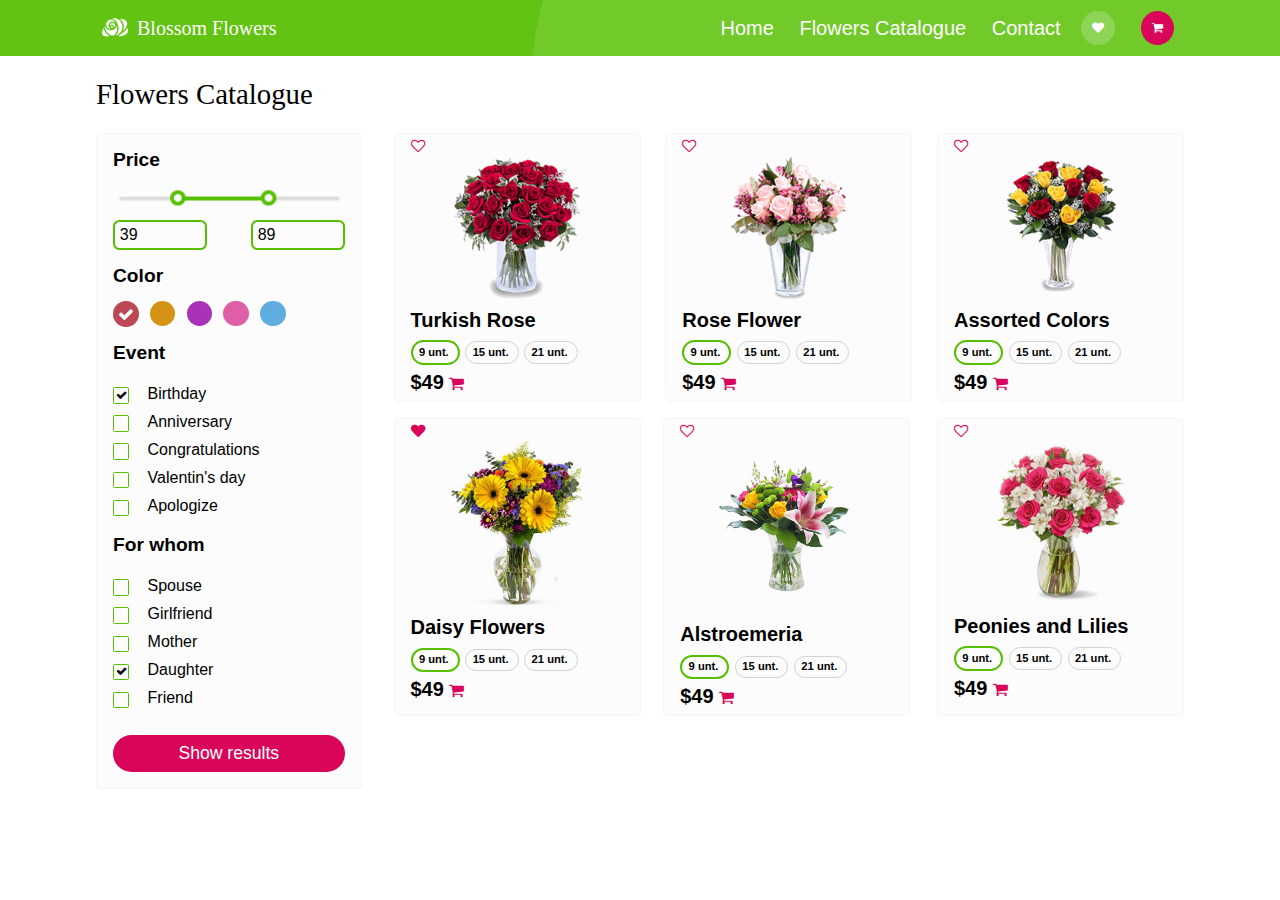
==== catalogue.html @ c5ade5dd "blossom flower ecomerces website" ====
<!DOCTYPE html>
<html lang="en">
<head>
  <meta charset="UTF-8">
  <meta name="viewport" content="width=device-width, initial-scale=1.0">
  <meta http-equiv="X-UA-Compatible" content="ie=edge">
  <title>Flowers shop - catalogue</title>
  <link rel="stylesheet" href="https://maxcdn.bootstrapcdn.com/font-awesome/4.3.0/css/font-awesome.min.css">
  <link rel="stylesheet" href="./styles/reset.css">
  <link rel="stylesheet" href="./styles/catalogue.css">
</head>
<body>
<main class="main-container">
<header>
  <nav class="nav-bar">
    <img class="rose-logo" src="./images/rose-logo.png" alt="logo">
    <h1 class="brand-header">
      <a class="title" href="index.html">Blossom Flowers</a>
    </h1>
    <ul class="menu">
      <li><a href="index.html#Home">Home</a></li>
      <li><a href="catalogue.html">Flowers Catalogue</a></li>
      <li><a href="">Contact</a></li>
    </ul>
    <div class="icons">
      <div class="icon-btn menu-btn">
        <a href="">
          <i class="fa fa-bars" aria-hidden="true"></i>
        </a>
      </div>
      <div class="icon-btn like-btn">
        <a href="">
          <i class="fa fa-heart" aria-hidden="true"></i>
        </a>
      </div>
      <div class="icon-btn cart-btn">
        <a href="">
          <i class="fa fa-shopping-cart" aria-hidden="true"></i>
        </a>
      </div>
    </div>
  </nav>
</header  >
<section class="flowers-catalogue">
  <h1 class="page-header title">Flowers Catalogue</h1>
  <div class="funnel">
    <span><i class="fa fa-filter" aria-hidden="true"></i> Filters</span>
  </div>
  <div class="main-box">
    <div class="filter-box">
      <span>Price</span>
      <div class="price-slider-frame">
        <img src="./images/slider.png" alt="slider">
      </div>
      <div class="price-limits">
        <div class="min-price-limit limit">39</div>
        <div class="max-price-limit limit">89</div>
      </div>
      <div class="spacer"></div>
      <span>Color</span>
      <div class="color-picker">
        <div class="color-container">
          <div class="color1 color"><i class="fa fa-check" aria-hidden="true"></i></div>
        </div>
        <div class="color-container">
          <div class="color2 color">&nbsp;</div>
        </div>
        <div class="color-container">
          <div class="color3 color">&nbsp;</div>
        </div>
        <div class="color-container">
          <div class="color4 color">&nbsp;</div>
        </div>
        <div class="color-container">
          <div class="color5 color">&nbsp;</div>
        </div>
      </div>
      <div class="spacer"></div>
      <span>Event</span>
      <div class="event1 event">
        <div class="checkmark"><i class="fa fa-check" aria-hidden="true"></i></div>
        <span>Birthday</span>
      </div>
      <div class="event">
        <div class="checkmark"><i class="fa fa-check" aria-hidden="true"></i></div>
        <span>Anniversary</span>
      </div>
      <div class="event">
        <div class="checkmark"><i class="fa fa-check" aria-hidden="true"></i></div>
        <span>Congratulations</span>
      </div>
      <div class="event">
        <div class="checkmark"><i class="fa fa-check" aria-hidden="true"></i></div>
        <span>Valentin's day</span>
      </div>
      <div class="event">
        <div class="checkmark"><i class="fa fa-check" aria-hidden="true"></i></div>
        <span>Apologize</span>
      </div>
      <div class="spacer"></div>
      <span>For whom</span>
      <div class="for-whom">
        <div class="checkmark"><i class="fa fa-check" aria-hidden="true"></i></div>
        <span>Spouse</span>
      </div>
      <div class="for-whom">
        <div class="checkmark"><i class="fa fa-check" aria-hidden="true"></i></div>
        <span>Girlfriend</span>
      </div>
      <div class="for-whom">
        <div class="checkmark"><i class="fa fa-check" aria-hidden="true"></i></div>
        <span>Mother</span>
      </div>
      <div class="for-whom for-whom1">
        <div class="checkmark"><i class="fa fa-check" aria-hidden="true"></i></div>
        <span>Daughter</span>
      </div>
      <div class="for-whom">
        <div class="checkmark"><i class="fa fa-check" aria-hidden="true"></i></div>
        <span>Friend</span>
      </div>
      <div class="show-btn">Show results</div>
    </div>
    <div class="results-box">
      <div class="result1 result">
        <a href=""><i class="fa fa-heart-o" aria-hidden="true"></i></a>
        <div class="img-frame">
          <a href="product.html">
            <img src="./images/trjar.png" alt="Turkish Rose">
          </a>
        </div>
        <span>Turkish Rose</span>
        <form class="quantity">
          <input type="radio" id="q1" name="quantity1" checked><label for="q1">9 unt.</label>
          <input type="radio" id="q2" name="quantity1"><label for="q2">15 unt.</label>
          <input type="radio" id="q3" name="quantity1"><label for="q3">21 unt.</label>
        </form>
        <span class="price-span">$49 <a href=""><i class="fa fa-shopping-cart" aria-hidden="true"></i></a></span>
      </div>
      <div class="result2 result">
        <a href=""><i class="fa fa-heart-o" aria-hidden="true"></i></a>
        <div class="img-frame">
          <a href="product.html">
            <img src="./images/rfjar.png" alt="Rose Flower">
          </a>
        </div>
        <span>Rose Flower</span>
        <form class="quantity">
          <input type="radio" id="q4" name="quantity2" checked><label for="q4">9 unt.</label>
          <input type="radio" id="q5" name="quantity2"><label for="q5">15 unt.</label>
          <input type="radio" id="q6" name="quantity2"><label for="q6">21 unt.</label>
        </form>     
        <span class="price-span">$49 <a href=""><i class="fa fa-shopping-cart" aria-hidden="true"></i></a></span>
      </div>
      <div class="result3 result">
        <a href=""><i class="fa fa-heart-o" aria-hidden="true"></i></a>
        <div class="img-frame">
          <a href="product.html">
            <img src="./images/acjar.png" alt="Assorted Colors">
          </a>
        </div>
        <span>Assorted Colors</span>
        <form class="quantity">
          <input type="radio" id="q7" name="quantity" checked><label for="q7">9 unt.</label>
          <input type="radio" id="q8" name="quantity"><label for="q8">15 unt.</label>
          <input type="radio" id="q9" name="quantity"><label for="q9">21 unt.</label>
        </form>
        <span class="price-span">$49 <a href=""><i class="fa fa-shopping-cart" aria-hidden="true"></i></a></span>
      </div>
      <div class="result4 result">
        <a href=""><i class="fa fa-heart" aria-hidden="true"></i></a>
        <div class="img-frame">
          <a href="product.html">
            <img src="./images/04jar.png" alt="Daisy Flowers">
          </a>
        </div>
        <span>Daisy Flowers</span>
        <form class="quantity">
          <input type="radio" id="q10" name="quantity" checked><label for="q10">9 unt.</label>
          <input type="radio" id="q11" name="quantity"><label for="q11">15 unt.</label>
          <input type="radio" id="q12" name="quantity"><label for="q12">21 unt.</label>
        </form>
        <span class="price-span">$49 <a href=""><i class="fa fa-shopping-cart" aria-hidden="true"></i></a></span>
      </div>
      <div class="result5 result">
        <a href=""><i class="fa fa-heart-o" aria-hidden="true"></i></a>
        <div class="img-frame">
          <a href="product.html">
            <img src="./images/05jar.png" alt="Alstroemeria">
          </a>
        </div>
        <span>Alstroemeria</span>
        <form class="quantity">
          <input type="radio" id="q13" name="quantity" checked><label for="q13">9 unt.</label>
          <input type="radio" id="q14" name="quantity"><label for="q14">15 unt.</label>
          <input type="radio" id="q15" name="quantity"><label for="q15">21 unt.</label>
        </form>
        <span class="price-span">$49 <a href=""><i class="fa fa-shopping-cart" aria-hidden="true"></i></a></span>
      </div>
      <div class="result6 result">
        <a href=""><i class="fa fa-heart-o" aria-hidden="true"></i></a>
        <div class="img-frame">
          <a href="product.html">
            <img src="./images/06jar.png" alt="Peonies and Lilies">
          </a>
        </div>
        <span>Peonies and Lilies</span>
        <form class="quantity">
          <input type="radio" id="q16" name="quantity" checked><label for="q16">9 unt.</label>
          <input type="radio" id="q17" name="quantity"><label for="q17">15 unt.</label>
          <input type="radio" id="q18" name="quantity"><label for="q18">21 unt.</label>
        </form>
        <span class="price-span">$49 <a href=""><i class="fa fa-shopping-cart" aria-hidden="true"></i></a></span>
      </div>
    </div>
  </div>
  <div class="pagination">
    <div class="ball ball1"></div>
    <div class="ball"></div>
    <div class="ball"></div>
    <div class="ball"></div>
    <div class="ball"></div>
    <div class="ball"></div>
  </div>
</section>
</main>
</body>
</html>
---- styles/catalogue.css ----
/* rules for the body */

body {
  color: white;
  font-family: Arial, Helvetica, sans-serif;
  font-size: 20px;
}

.title {
  font-family: 'Times New Roman', Times, serif;
}

a {
  color: white;
  text-decoration: none;
  transition: 0.3s;
}

a:hover {
  color: mistyrose;
  text-shadow: 1px 1px magenta;
}

h1,
h2,
h3 {
  font-weight: 100;
}

/* rules for the main container */

.main-container {
  position: relative;
}

/* rules for the catalogue page header */

header {
  height: 3rem;
  width: 100%;
  background-image: url("../images/greenbg.png");
  background-size: auto;
  background-position: -20rem -20rem;
  padding-top: 0.5rem;
}

.nav-bar {
  display: flex;
  width: 85%;
  align-items: center;
  margin: 0 auto;
}

.brand-header {
  margin-right: auto;
}

.menu {
  display: block;
}

.menu li {
  display: inline-block;
  margin: 0 10px;
}

.icon-btn {
  display: inline-block;
  font-size: 12px;
  padding: 0.7rem;
  border-radius: 50%;
  margin: 0 10px;
}

.menu-btn {
  display: none;
  padding: 0.65rem 0.7rem 0.65rem 0.7rem;
}

.like-btn,
.menu-btn {
  background-color: #8ed456;
}

.cart-btn {
  background-color: #d8055a;
}

.flowers-catalogue {
  position: relative;
  color: black;
  background-color: white;
  width: 100%;
}

.page-header {
  display: block;
  position: relative;
  top: 1.5rem;
  width: 85%;
  font-size: 1.8rem;
  margin: 0 auto;
}

.funnel {
  display: none;
  position: relative;
  text-align: center;
  top: 2rem;
  width: 85%;
  font-size: 1.2rem;
  padding: 0.7rem 0;
  margin: 0 auto;
  color: #55bf00;
  border: 1px solid #55bf00;
  border-radius: 0.3rem;
}

.main-box {
  display: flex;
  align-items: start;
  position: relative;
  top: 3rem;
  width: 85%;
  margin: 0 auto;
}

/* rules for the filter box */

.filter-box {
  flex: 1;
  background-color: #fcfcfc;
  border: 1px solid whitesmoke;
  margin-right: 2rem;
  border-radius: 0.3rem;
}

.filter-box span {
  display: block;
  font-size: 1.2rem;
  font-weight: 600;
  margin: 1rem;
}

.spacer {
  visibility: hidden;
  height: 0;
}

.price-slider-frame {
  margin: 0 1rem;
  cursor: pointer;
}

.price-slider-frame img {
  width: 100%;
  height: auto;
}

.price-limits {
  display: flex;
  justify-content: space-between;
  margin: 0.3rem 1rem;
}

.limit {
  width: 5rem;
  font-size: 1rem;
  padding: 0.3rem;
  margin: 0;
  border: 2px solid #55bf00;
  border-radius: 0.4rem;
}

.color-picker {
  display: flex;
  justify-content: start;
  margin: 0.3rem 1rem;
}

.color-container {
  color: white;
  width: 2.3rem;
}

.color {
  display: inline-block;
  width: 1rem;
  font-size: 1rem;
  padding: 0.3rem;
  border-radius: 1rem;
  cursor: pointer;
}

.color1 { background: #bd4855; }
.color2 { background: #d49315; }
.color3 { background: #a833b9; }
.color4 { background: #df5fa7; }
.color5 { background: #5faddf; }

.event,
.for-whom {
  display: inline-block;
  width: 80%;
  margin: 0.2rem 1rem;
}

.event span,
.for-whom span {
  display: inline-block;
  font-size: 1rem;
  font-weight: 100;
  margin: 0 0 0 0.8rem;
}

.checkmark {
  display: inline-block;
  font-size: 0.7rem;
  padding: 0.1rem;
  color: white;
  border: 1px solid #55bf00;
  border-radius: 0.1rem;
  cursor: pointer;
}

.event1 .checkmark,
.for-whom1 .checkmark {
  color: black;
}

.show-btn {
  text-align: center;
  color: white;
  font-size: 1.1rem;
  background-color: #d8055a;
  padding: 0.6rem;
  border: none;
  border-radius: 2rem;
  margin: 1.5rem 1rem 1rem 1rem;
  cursor: pointer;
}

/* rules for the results box */

.results-box {
  display: flex;
  flex-wrap: wrap;
  justify-content: space-between;
  flex: 3;
}

.result {
  background-color: #fcfcfc;
  border: 1px solid whitesmoke;
  width: 31%;
  border-radius: 0.3rem;
}

.result1 { margin: 0 0.25rem 0.5rem 0; }
.result2 { margin: 0 0.25rem 0.5rem 0.25rem; }
.result3 { margin: 0 0 0.5rem 0.25rem; }
.result4 { margin: 0.5rem 0.5rem 0 0; }
.result5 { margin: 0.5rem 0.5rem 0 0.25rem; }
.result6 { margin: 0.5rem 0 0 0.5rem; }

.result i {
  display: inline-block;
  margin: 0 1rem;
  font-size: 0.9rem;
  color: #d8055a;
}

.img-frame {
  position: relative;
  width: 55%;
  margin: 0 auto;
}

.result img {
  position: relative;
  bottom: 0;
  width: 100%;
  height: auto;
}

.quantity {
  margin: 0.3rem 1rem 0.3rem 1rem;
}

.result label {
  display: inline-block;
  font-size: 0.7rem;
  font-weight: 600;
  padding: 0.3rem 0.7vw 0.3rem 0.5vw;
  border: 1px solid lightgray;
  border-radius: 1rem;
  transition: all 0.3s;
}

.result input[type="radio"] {
  display: none;
}

.result input[type="radio"]:checked + label {
  border: 2px solid #55bf00;
}

.result span {
  display: block;
  font-weight: 600;
  margin: 0.4rem 1rem 0.6rem 1rem;
}

.price-span {
  margin: 0 1rem 0.5rem 1rem;
}

.price-span i {
  font-size: 1rem;
  margin: 0;
}

.pagination {
  display: none;
  position: relative;
  top: 6rem;
  width: 85%;
  margin: auto;
}

.ball {
  display: inline-block;
  width: 15px;
  height: 15px;
  background: #dbf2bf;
  margin: 0 0.5rem;
  border-radius: 50%;
}

.ball1 {
  background: #55bf00;
}

/* media query for mobile devices screen */

@media all and (max-width: 1024px) {
  /* rules for the navigation bar */

  .nav-bar {
    width: 95%;
    margin: 0 auto;
  }

  .menu {
    display: none;
  }

  .menu-btn {
    display: inline;
  }

  .icon-btn {
    margin: 0 1vw;
  }

  /* rules for the header  */

  .page-header {
    top: 1.2rem;
  }

  .pagination {
    display: block;
  }

  .flowers-catalogue {
    top: 2.3;
    height: 50rem;
  }

  .funnel {
    display: block;
  }

  /* rules for filter box */

  .filter-box {
    display: none;
  }

  /* rules for results box */

  .result {
    display: block;
    width: 100%;
    margin-bottom: 2rem;
  }

  .img-frame {
    position: relative;
    width: 50%;
    height: 45vw;
    margin: 0 auto;
  }
}

/* media query for small screen devices    */

@media all and (max-width: 450px) {
  .brand-header {
    font-size: 15px;
  }

  .icon-btn {
    font-size: 10px;
    padding: 8px;
  }

  .header {
    top: 1vh;
  }

  .flowers-catalogue {
    top: 2.5;
  }

  .page-header {
    top: 1.5rem;
    font-size: 1.4rem;
  }

  .main-box {
    top: 2.5rem;
  }
}
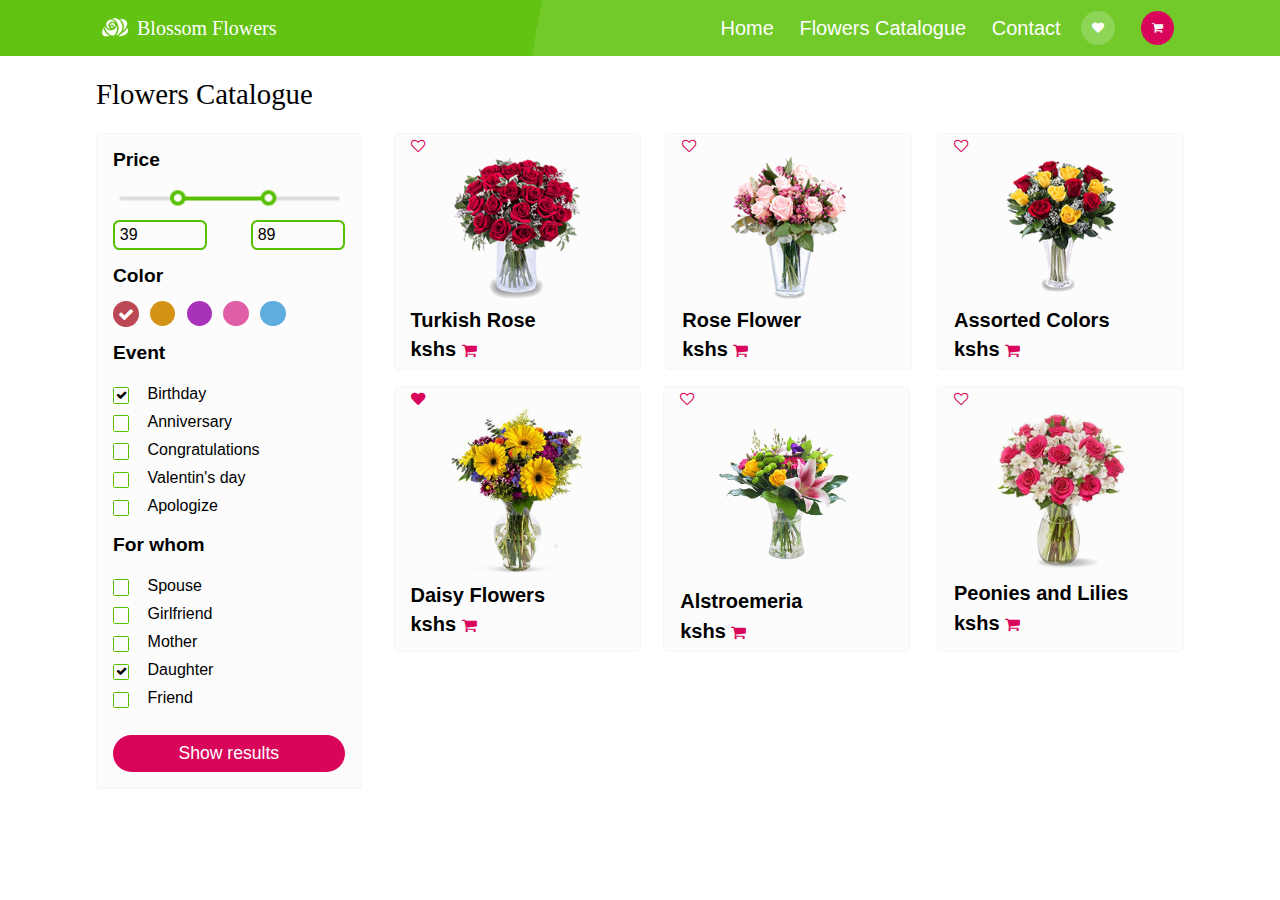
==== commit 31e56664: "quantity section goes off" ====
--- a/catalogue.html
+++ b/catalogue.html
@@ -130,12 +130,12 @@
           </a>
         </div>
         <span>Turkish Rose</span>
-        <form class="quantity">
+        <!--<form class="quantity">
           <input type="radio" id="q1" name="quantity1" checked><label for="q1">9 unt.</label>
           <input type="radio" id="q2" name="quantity1"><label for="q2">15 unt.</label>
           <input type="radio" id="q3" name="quantity1"><label for="q3">21 unt.</label>
-        </form>
-        <span class="price-span">$49 <a href=""><i class="fa fa-shopping-cart" aria-hidden="true"></i></a></span>
+        </form>-->
+        <span class="price-span">kshs <a href=""><i class="fa fa-shopping-cart" aria-hidden="true"></i></a></span>
       </div>
       <div class="result2 result">
         <a href=""><i class="fa fa-heart-o" aria-hidden="true"></i></a>
@@ -145,12 +145,12 @@
           </a>
         </div>
         <span>Rose Flower</span>
-        <form class="quantity">
+        <!--<form class="quantity">
           <input type="radio" id="q4" name="quantity2" checked><label for="q4">9 unt.</label>
           <input type="radio" id="q5" name="quantity2"><label for="q5">15 unt.</label>
           <input type="radio" id="q6" name="quantity2"><label for="q6">21 unt.</label>
-        </form>     
-        <span class="price-span">$49 <a href=""><i class="fa fa-shopping-cart" aria-hidden="true"></i></a></span>
+        </form>-->
+        <span class="price-span">kshs <a href=""><i class="fa fa-shopping-cart" aria-hidden="true"></i></a></span>
       </div>
       <div class="result3 result">
         <a href=""><i class="fa fa-heart-o" aria-hidden="true"></i></a>
@@ -160,12 +160,12 @@
           </a>
         </div>
         <span>Assorted Colors</span>
-        <form class="quantity">
+        <!--<form class="quantity">
           <input type="radio" id="q7" name="quantity" checked><label for="q7">9 unt.</label>
           <input type="radio" id="q8" name="quantity"><label for="q8">15 unt.</label>
           <input type="radio" id="q9" name="quantity"><label for="q9">21 unt.</label>
-        </form>
-        <span class="price-span">$49 <a href=""><i class="fa fa-shopping-cart" aria-hidden="true"></i></a></span>
+        </form>-->
+        <span class="price-span">kshs <a href=""><i class="fa fa-shopping-cart" aria-hidden="true"></i></a></span>
       </div>
       <div class="result4 result">
         <a href=""><i class="fa fa-heart" aria-hidden="true"></i></a>
@@ -175,12 +175,12 @@
           </a>
         </div>
         <span>Daisy Flowers</span>
-        <form class="quantity">
+        <!--<form class="quantity">
           <input type="radio" id="q10" name="quantity" checked><label for="q10">9 unt.</label>
           <input type="radio" id="q11" name="quantity"><label for="q11">15 unt.</label>
           <input type="radio" id="q12" name="quantity"><label for="q12">21 unt.</label>
-        </form>
-        <span class="price-span">$49 <a href=""><i class="fa fa-shopping-cart" aria-hidden="true"></i></a></span>
+        </form>-->
+        <span class="price-span">kshs <a href=""><i class="fa fa-shopping-cart" aria-hidden="true"></i></a></span>
       </div>
       <div class="result5 result">
         <a href=""><i class="fa fa-heart-o" aria-hidden="true"></i></a>
@@ -190,12 +190,12 @@
           </a>
         </div>
         <span>Alstroemeria</span>
-        <form class="quantity">
-          <input type="radio" id="q13" name="quantity" checked><label for="q13">9 unt.</label>
+        <!--<form class="quantity">
+         <input type="radio" id="q13" name="quantity" checked><label for="q13">9 unt.</label>
           <input type="radio" id="q14" name="quantity"><label for="q14">15 unt.</label>
           <input type="radio" id="q15" name="quantity"><label for="q15">21 unt.</label>
-        </form>
-        <span class="price-span">$49 <a href=""><i class="fa fa-shopping-cart" aria-hidden="true"></i></a></span>
+        </form>-->
+        <span class="price-span">kshs <a href=""><i class="fa fa-shopping-cart" aria-hidden="true"></i></a></span>
       </div>
       <div class="result6 result">
         <a href=""><i class="fa fa-heart-o" aria-hidden="true"></i></a>
@@ -205,12 +205,12 @@
           </a>
         </div>
         <span>Peonies and Lilies</span>
-        <form class="quantity">
+        <!--<form class="quantity">
           <input type="radio" id="q16" name="quantity" checked><label for="q16">9 unt.</label>
           <input type="radio" id="q17" name="quantity"><label for="q17">15 unt.</label>
           <input type="radio" id="q18" name="quantity"><label for="q18">21 unt.</label>
-        </form>
-        <span class="price-span">$49 <a href=""><i class="fa fa-shopping-cart" aria-hidden="true"></i></a></span>
+        </form>-->
+        <span class="price-span">kshs <a href=""><i class="fa fa-shopping-cart" aria-hidden="true"></i></a></span>
       </div>
     </div>
   </div>
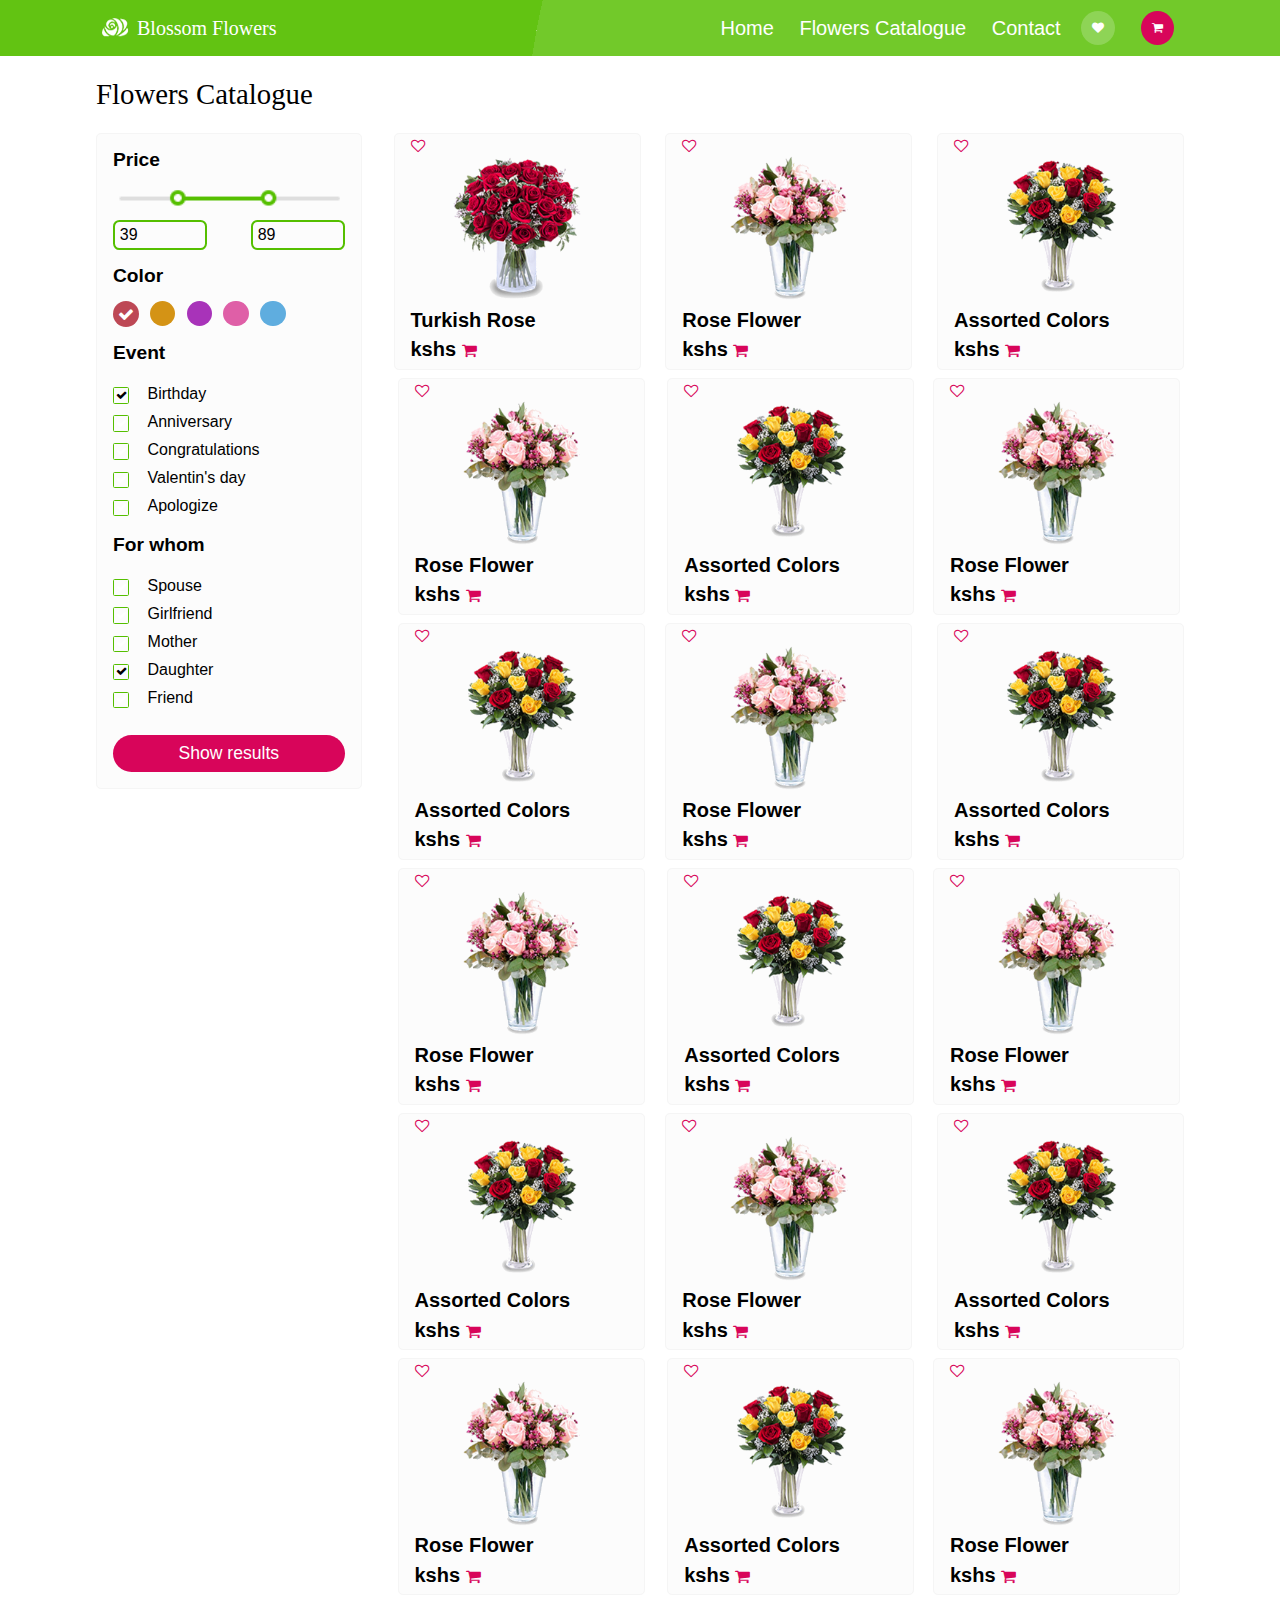
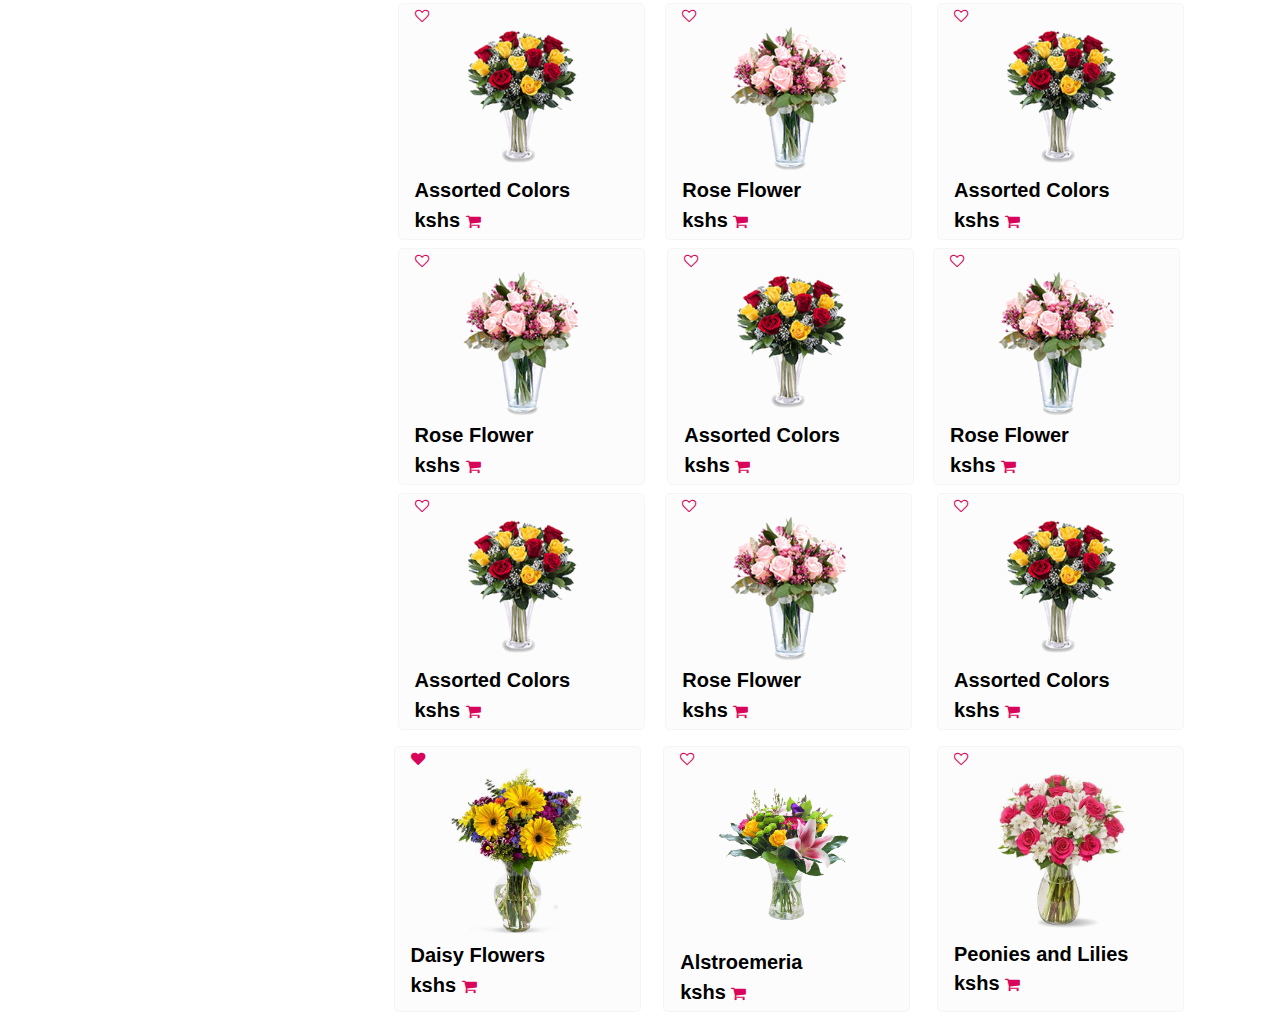
==== commit f3a22c19: "cart issue to be resolved" ====
--- a/catalogue.html
+++ b/catalogue.html
@@ -4,7 +4,7 @@
   <meta charset="UTF-8">
   <meta name="viewport" content="width=device-width, initial-scale=1.0">
   <meta http-equiv="X-UA-Compatible" content="ie=edge">
-  <title>Flowers shop - catalogue</title>
+  <title>Blossom Flowers- catalogue</title>
   <link rel="stylesheet" href="https://maxcdn.bootstrapcdn.com/font-awesome/4.3.0/css/font-awesome.min.css">
   <link rel="stylesheet" href="./styles/reset.css">
   <link rel="stylesheet" href="./styles/catalogue.css">
@@ -167,6 +167,366 @@
         </form>-->
         <span class="price-span">kshs <a href=""><i class="fa fa-shopping-cart" aria-hidden="true"></i></a></span>
       </div>
+      <div class="result2 result">
+        <a href=""><i class="fa fa-heart-o" aria-hidden="true"></i></a>
+        <div class="img-frame">
+          <a href="product.html">
+            <img src="./images/rfjar.png" alt="Rose Flower">
+          </a>
+        </div>
+        <span>Rose Flower</span>
+        <!--<form class="quantity">
+          <input type="radio" id="q4" name="quantity2" checked><label for="q4">9 unt.</label>
+          <input type="radio" id="q5" name="quantity2"><label for="q5">15 unt.</label>
+          <input type="radio" id="q6" name="quantity2"><label for="q6">21 unt.</label>
+        </form>-->
+        <span class="price-span">kshs <a href=""><i class="fa fa-shopping-cart" aria-hidden="true"></i></a></span>
+      </div>
+      <div class="result3 result">
+        <a href=""><i class="fa fa-heart-o" aria-hidden="true"></i></a>
+        <div class="img-frame">
+          <a href="product.html">
+            <img src="./images/acjar.png" alt="Assorted Colors">
+          </a>
+        </div>
+        <span>Assorted Colors</span>
+        <!--<form class="quantity">
+          <input type="radio" id="q7" name="quantity" checked><label for="q7">9 unt.</label>
+          <input type="radio" id="q8" name="quantity"><label for="q8">15 unt.</label>
+          <input type="radio" id="q9" name="quantity"><label for="q9">21 unt.</label>
+        </form>-->
+        <span class="price-span">kshs <a href=""><i class="fa fa-shopping-cart" aria-hidden="true"></i></a></span>
+      </div>
+      <div class="result2 result">
+        <a href=""><i class="fa fa-heart-o" aria-hidden="true"></i></a>
+        <div class="img-frame">
+          <a href="product.html">
+            <img src="./images/rfjar.png" alt="Rose Flower">
+          </a>
+        </div>
+        <span>Rose Flower</span>
+        <!--<form class="quantity">
+          <input type="radio" id="q4" name="quantity2" checked><label for="q4">9 unt.</label>
+          <input type="radio" id="q5" name="quantity2"><label for="q5">15 unt.</label>
+          <input type="radio" id="q6" name="quantity2"><label for="q6">21 unt.</label>
+        </form>-->
+        <span class="price-span">kshs <a href=""><i class="fa fa-shopping-cart" aria-hidden="true"></i></a></span>
+      </div>
+      <div class="result3 result">
+        <a href=""><i class="fa fa-heart-o" aria-hidden="true"></i></a>
+        <div class="img-frame">
+          <a href="product.html">
+            <img src="./images/acjar.png" alt="Assorted Colors">
+          </a>
+        </div>
+        <span>Assorted Colors</span>
+        <!--<form class="quantity">
+          <input type="radio" id="q7" name="quantity" checked><label for="q7">9 unt.</label>
+          <input type="radio" id="q8" name="quantity"><label for="q8">15 unt.</label>
+          <input type="radio" id="q9" name="quantity"><label for="q9">21 unt.</label>
+        </form>-->
+        <span class="price-span">kshs <a href=""><i class="fa fa-shopping-cart" aria-hidden="true"></i></a></span>
+      </div>
+      <div class="result2 result">
+        <a href=""><i class="fa fa-heart-o" aria-hidden="true"></i></a>
+        <div class="img-frame">
+          <a href="product.html">
+            <img src="./images/rfjar.png" alt="Rose Flower">
+          </a>
+        </div>
+        <span>Rose Flower</span>
+        <!--<form class="quantity">
+          <input type="radio" id="q4" name="quantity2" checked><label for="q4">9 unt.</label>
+          <input type="radio" id="q5" name="quantity2"><label for="q5">15 unt.</label>
+          <input type="radio" id="q6" name="quantity2"><label for="q6">21 unt.</label>
+        </form>-->
+        <span class="price-span">kshs <a href=""><i class="fa fa-shopping-cart" aria-hidden="true"></i></a></span>
+      </div>
+      <div class="result3 result">
+        <a href=""><i class="fa fa-heart-o" aria-hidden="true"></i></a>
+        <div class="img-frame">
+          <a href="product.html">
+            <img src="./images/acjar.png" alt="Assorted Colors">
+          </a>
+        </div>
+        <span>Assorted Colors</span>
+        <!--<form class="quantity">
+          <input type="radio" id="q7" name="quantity" checked><label for="q7">9 unt.</label>
+          <input type="radio" id="q8" name="quantity"><label for="q8">15 unt.</label>
+          <input type="radio" id="q9" name="quantity"><label for="q9">21 unt.</label>
+        </form>-->
+        <span class="price-span">kshs <a href=""><i class="fa fa-shopping-cart" aria-hidden="true"></i></a></span>
+      </div>
+      <div class="result2 result">
+        <a href=""><i class="fa fa-heart-o" aria-hidden="true"></i></a>
+        <div class="img-frame">
+          <a href="product.html">
+            <img src="./images/rfjar.png" alt="Rose Flower">
+          </a>
+        </div>
+        <span>Rose Flower</span>
+        <!--<form class="quantity">
+          <input type="radio" id="q4" name="quantity2" checked><label for="q4">9 unt.</label>
+          <input type="radio" id="q5" name="quantity2"><label for="q5">15 unt.</label>
+          <input type="radio" id="q6" name="quantity2"><label for="q6">21 unt.</label>
+        </form>-->
+        <span class="price-span">kshs <a href=""><i class="fa fa-shopping-cart" aria-hidden="true"></i></a></span>
+      </div>
+      <div class="result3 result">
+        <a href=""><i class="fa fa-heart-o" aria-hidden="true"></i></a>
+        <div class="img-frame">
+          <a href="product.html">
+            <img src="./images/acjar.png" alt="Assorted Colors">
+          </a>
+        </div>
+        <span>Assorted Colors</span>
+        <!--<form class="quantity">
+          <input type="radio" id="q7" name="quantity" checked><label for="q7">9 unt.</label>
+          <input type="radio" id="q8" name="quantity"><label for="q8">15 unt.</label>
+          <input type="radio" id="q9" name="quantity"><label for="q9">21 unt.</label>
+        </form>-->
+        <span class="price-span">kshs <a href=""><i class="fa fa-shopping-cart" aria-hidden="true"></i></a></span>
+      </div>
+      <div class="result2 result">
+        <a href=""><i class="fa fa-heart-o" aria-hidden="true"></i></a>
+        <div class="img-frame">
+          <a href="product.html">
+            <img src="./images/rfjar.png" alt="Rose Flower">
+          </a>
+        </div>
+        <span>Rose Flower</span>
+        <!--<form class="quantity">
+          <input type="radio" id="q4" name="quantity2" checked><label for="q4">9 unt.</label>
+          <input type="radio" id="q5" name="quantity2"><label for="q5">15 unt.</label>
+          <input type="radio" id="q6" name="quantity2"><label for="q6">21 unt.</label>
+        </form>-->
+        <span class="price-span">kshs <a href=""><i class="fa fa-shopping-cart" aria-hidden="true"></i></a></span>
+      </div>
+      <div class="result3 result">
+        <a href=""><i class="fa fa-heart-o" aria-hidden="true"></i></a>
+        <div class="img-frame">
+          <a href="product.html">
+            <img src="./images/acjar.png" alt="Assorted Colors">
+          </a>
+        </div>
+        <span>Assorted Colors</span>
+        <!--<form class="quantity">
+          <input type="radio" id="q7" name="quantity" checked><label for="q7">9 unt.</label>
+          <input type="radio" id="q8" name="quantity"><label for="q8">15 unt.</label>
+          <input type="radio" id="q9" name="quantity"><label for="q9">21 unt.</label>
+        </form>-->
+        <span class="price-span">kshs <a href=""><i class="fa fa-shopping-cart" aria-hidden="true"></i></a></span>
+      </div>
+      <div class="result2 result">
+        <a href=""><i class="fa fa-heart-o" aria-hidden="true"></i></a>
+        <div class="img-frame">
+          <a href="product.html">
+            <img src="./images/rfjar.png" alt="Rose Flower">
+          </a>
+        </div>
+        <span>Rose Flower</span>
+        <!--<form class="quantity">
+          <input type="radio" id="q4" name="quantity2" checked><label for="q4">9 unt.</label>
+          <input type="radio" id="q5" name="quantity2"><label for="q5">15 unt.</label>
+          <input type="radio" id="q6" name="quantity2"><label for="q6">21 unt.</label>
+        </form>-->
+        <span class="price-span">kshs <a href=""><i class="fa fa-shopping-cart" aria-hidden="true"></i></a></span>
+      </div>
+      <div class="result3 result">
+        <a href=""><i class="fa fa-heart-o" aria-hidden="true"></i></a>
+        <div class="img-frame">
+          <a href="product.html">
+            <img src="./images/acjar.png" alt="Assorted Colors">
+          </a>
+        </div>
+        <span>Assorted Colors</span>
+        <!--<form class="quantity">
+          <input type="radio" id="q7" name="quantity" checked><label for="q7">9 unt.</label>
+          <input type="radio" id="q8" name="quantity"><label for="q8">15 unt.</label>
+          <input type="radio" id="q9" name="quantity"><label for="q9">21 unt.</label>
+        </form>-->
+        <span class="price-span">kshs <a href=""><i class="fa fa-shopping-cart" aria-hidden="true"></i></a></span>
+      </div>
+      <div class="result2 result">
+        <a href=""><i class="fa fa-heart-o" aria-hidden="true"></i></a>
+        <div class="img-frame">
+          <a href="product.html">
+            <img src="./images/rfjar.png" alt="Rose Flower">
+          </a>
+        </div>
+        <span>Rose Flower</span>
+        <!--<form class="quantity">
+          <input type="radio" id="q4" name="quantity2" checked><label for="q4">9 unt.</label>
+          <input type="radio" id="q5" name="quantity2"><label for="q5">15 unt.</label>
+          <input type="radio" id="q6" name="quantity2"><label for="q6">21 unt.</label>
+        </form>-->
+        <span class="price-span">kshs <a href=""><i class="fa fa-shopping-cart" aria-hidden="true"></i></a></span>
+      </div>
+      <div class="result3 result">
+        <a href=""><i class="fa fa-heart-o" aria-hidden="true"></i></a>
+        <div class="img-frame">
+          <a href="product.html">
+            <img src="./images/acjar.png" alt="Assorted Colors">
+          </a>
+        </div>
+        <span>Assorted Colors</span>
+        <!--<form class="quantity">
+          <input type="radio" id="q7" name="quantity" checked><label for="q7">9 unt.</label>
+          <input type="radio" id="q8" name="quantity"><label for="q8">15 unt.</label>
+          <input type="radio" id="q9" name="quantity"><label for="q9">21 unt.</label>
+        </form>-->
+        <span class="price-span">kshs <a href=""><i class="fa fa-shopping-cart" aria-hidden="true"></i></a></span>
+      </div>
+      <div class="result2 result">
+        <a href=""><i class="fa fa-heart-o" aria-hidden="true"></i></a>
+        <div class="img-frame">
+          <a href="product.html">
+            <img src="./images/rfjar.png" alt="Rose Flower">
+          </a>
+        </div>
+        <span>Rose Flower</span>
+        <!--<form class="quantity">
+          <input type="radio" id="q4" name="quantity2" checked><label for="q4">9 unt.</label>
+          <input type="radio" id="q5" name="quantity2"><label for="q5">15 unt.</label>
+          <input type="radio" id="q6" name="quantity2"><label for="q6">21 unt.</label>
+        </form>-->
+        <span class="price-span">kshs <a href=""><i class="fa fa-shopping-cart" aria-hidden="true"></i></a></span>
+      </div>
+      <div class="result3 result">
+        <a href=""><i class="fa fa-heart-o" aria-hidden="true"></i></a>
+        <div class="img-frame">
+          <a href="product.html">
+            <img src="./images/acjar.png" alt="Assorted Colors">
+          </a>
+        </div>
+        <span>Assorted Colors</span>
+        <!--<form class="quantity">
+          <input type="radio" id="q7" name="quantity" checked><label for="q7">9 unt.</label>
+          <input type="radio" id="q8" name="quantity"><label for="q8">15 unt.</label>
+          <input type="radio" id="q9" name="quantity"><label for="q9">21 unt.</label>
+        </form>-->
+        <span class="price-span">kshs <a href=""><i class="fa fa-shopping-cart" aria-hidden="true"></i></a></span>
+      </div>
+      <div class="result2 result">
+        <a href=""><i class="fa fa-heart-o" aria-hidden="true"></i></a>
+        <div class="img-frame">
+          <a href="product.html">
+            <img src="./images/rfjar.png" alt="Rose Flower">
+          </a>
+        </div>
+        <span>Rose Flower</span>
+        <!--<form class="quantity">
+          <input type="radio" id="q4" name="quantity2" checked><label for="q4">9 unt.</label>
+          <input type="radio" id="q5" name="quantity2"><label for="q5">15 unt.</label>
+          <input type="radio" id="q6" name="quantity2"><label for="q6">21 unt.</label>
+        </form>-->
+        <span class="price-span">kshs <a href=""><i class="fa fa-shopping-cart" aria-hidden="true"></i></a></span>
+      </div>
+      <div class="result3 result">
+        <a href=""><i class="fa fa-heart-o" aria-hidden="true"></i></a>
+        <div class="img-frame">
+          <a href="product.html">
+            <img src="./images/acjar.png" alt="Assorted Colors">
+          </a>
+        </div>
+        <span>Assorted Colors</span>
+        <!--<form class="quantity">
+          <input type="radio" id="q7" name="quantity" checked><label for="q7">9 unt.</label>
+          <input type="radio" id="q8" name="quantity"><label for="q8">15 unt.</label>
+          <input type="radio" id="q9" name="quantity"><label for="q9">21 unt.</label>
+        </form>-->
+        <span class="price-span">kshs <a href=""><i class="fa fa-shopping-cart" aria-hidden="true"></i></a></span>
+      </div>
+      <div class="result2 result">
+        <a href=""><i class="fa fa-heart-o" aria-hidden="true"></i></a>
+        <div class="img-frame">
+          <a href="product.html">
+            <img src="./images/rfjar.png" alt="Rose Flower">
+          </a>
+        </div>
+        <span>Rose Flower</span>
+        <!--<form class="quantity">
+          <input type="radio" id="q4" name="quantity2" checked><label for="q4">9 unt.</label>
+          <input type="radio" id="q5" name="quantity2"><label for="q5">15 unt.</label>
+          <input type="radio" id="q6" name="quantity2"><label for="q6">21 unt.</label>
+        </form>-->
+        <span class="price-span">kshs <a href=""><i class="fa fa-shopping-cart" aria-hidden="true"></i></a></span>
+      </div>
+      <div class="result3 result">
+        <a href=""><i class="fa fa-heart-o" aria-hidden="true"></i></a>
+        <div class="img-frame">
+          <a href="product.html">
+            <img src="./images/acjar.png" alt="Assorted Colors">
+          </a>
+        </div>
+        <span>Assorted Colors</span>
+        <!--<form class="quantity">
+          <input type="radio" id="q7" name="quantity" checked><label for="q7">9 unt.</label>
+          <input type="radio" id="q8" name="quantity"><label for="q8">15 unt.</label>
+          <input type="radio" id="q9" name="quantity"><label for="q9">21 unt.</label>
+        </form>-->
+        <span class="price-span">kshs <a href=""><i class="fa fa-shopping-cart" aria-hidden="true"></i></a></span>
+      </div>
+      <div class="result2 result">
+        <a href=""><i class="fa fa-heart-o" aria-hidden="true"></i></a>
+        <div class="img-frame">
+          <a href="product.html">
+            <img src="./images/rfjar.png" alt="Rose Flower">
+          </a>
+        </div>
+        <span>Rose Flower</span>
+        <!--<form class="quantity">
+          <input type="radio" id="q4" name="quantity2" checked><label for="q4">9 unt.</label>
+          <input type="radio" id="q5" name="quantity2"><label for="q5">15 unt.</label>
+          <input type="radio" id="q6" name="quantity2"><label for="q6">21 unt.</label>
+        </form>-->
+        <span class="price-span">kshs <a href=""><i class="fa fa-shopping-cart" aria-hidden="true"></i></a></span>
+      </div>
+      <div class="result3 result">
+        <a href=""><i class="fa fa-heart-o" aria-hidden="true"></i></a>
+        <div class="img-frame">
+          <a href="product.html">
+            <img src="./images/acjar.png" alt="Assorted Colors">
+          </a>
+        </div>
+        <span>Assorted Colors</span>
+        <!--<form class="quantity">
+          <input type="radio" id="q7" name="quantity" checked><label for="q7">9 unt.</label>
+          <input type="radio" id="q8" name="quantity"><label for="q8">15 unt.</label>
+          <input type="radio" id="q9" name="quantity"><label for="q9">21 unt.</label>
+        </form>-->
+        <span class="price-span">kshs <a href=""><i class="fa fa-shopping-cart" aria-hidden="true"></i></a></span>
+      </div>
+      <div class="result2 result">
+        <a href=""><i class="fa fa-heart-o" aria-hidden="true"></i></a>
+        <div class="img-frame">
+          <a href="product.html">
+            <img src="./images/rfjar.png" alt="Rose Flower">
+          </a>
+        </div>
+        <span>Rose Flower</span>
+        <!--<form class="quantity">
+          <input type="radio" id="q4" name="quantity2" checked><label for="q4">9 unt.</label>
+          <input type="radio" id="q5" name="quantity2"><label for="q5">15 unt.</label>
+          <input type="radio" id="q6" name="quantity2"><label for="q6">21 unt.</label>
+        </form>-->
+        <span class="price-span">kshs <a href=""><i class="fa fa-shopping-cart" aria-hidden="true"></i></a></span>
+      </div>
+      <div class="result3 result">
+        <a href=""><i class="fa fa-heart-o" aria-hidden="true"></i></a>
+        <div class="img-frame">
+          <a href="product.html">
+            <img src="./images/acjar.png" alt="Assorted Colors">
+          </a>
+        </div>
+        <span>Assorted Colors</span>
+        <!--<form class="quantity">
+          <input type="radio" id="q7" name="quantity" checked><label for="q7">9 unt.</label>
+          <input type="radio" id="q8" name="quantity"><label for="q8">15 unt.</label>
+          <input type="radio" id="q9" name="quantity"><label for="q9">21 unt.</label>
+        </form>-->
+        <span class="price-span">kshs <a href=""><i class="fa fa-shopping-cart" aria-hidden="true"></i></a></span>
+      </div>
       <div class="result4 result">
         <a href=""><i class="fa fa-heart" aria-hidden="true"></i></a>
         <div class="img-frame">
